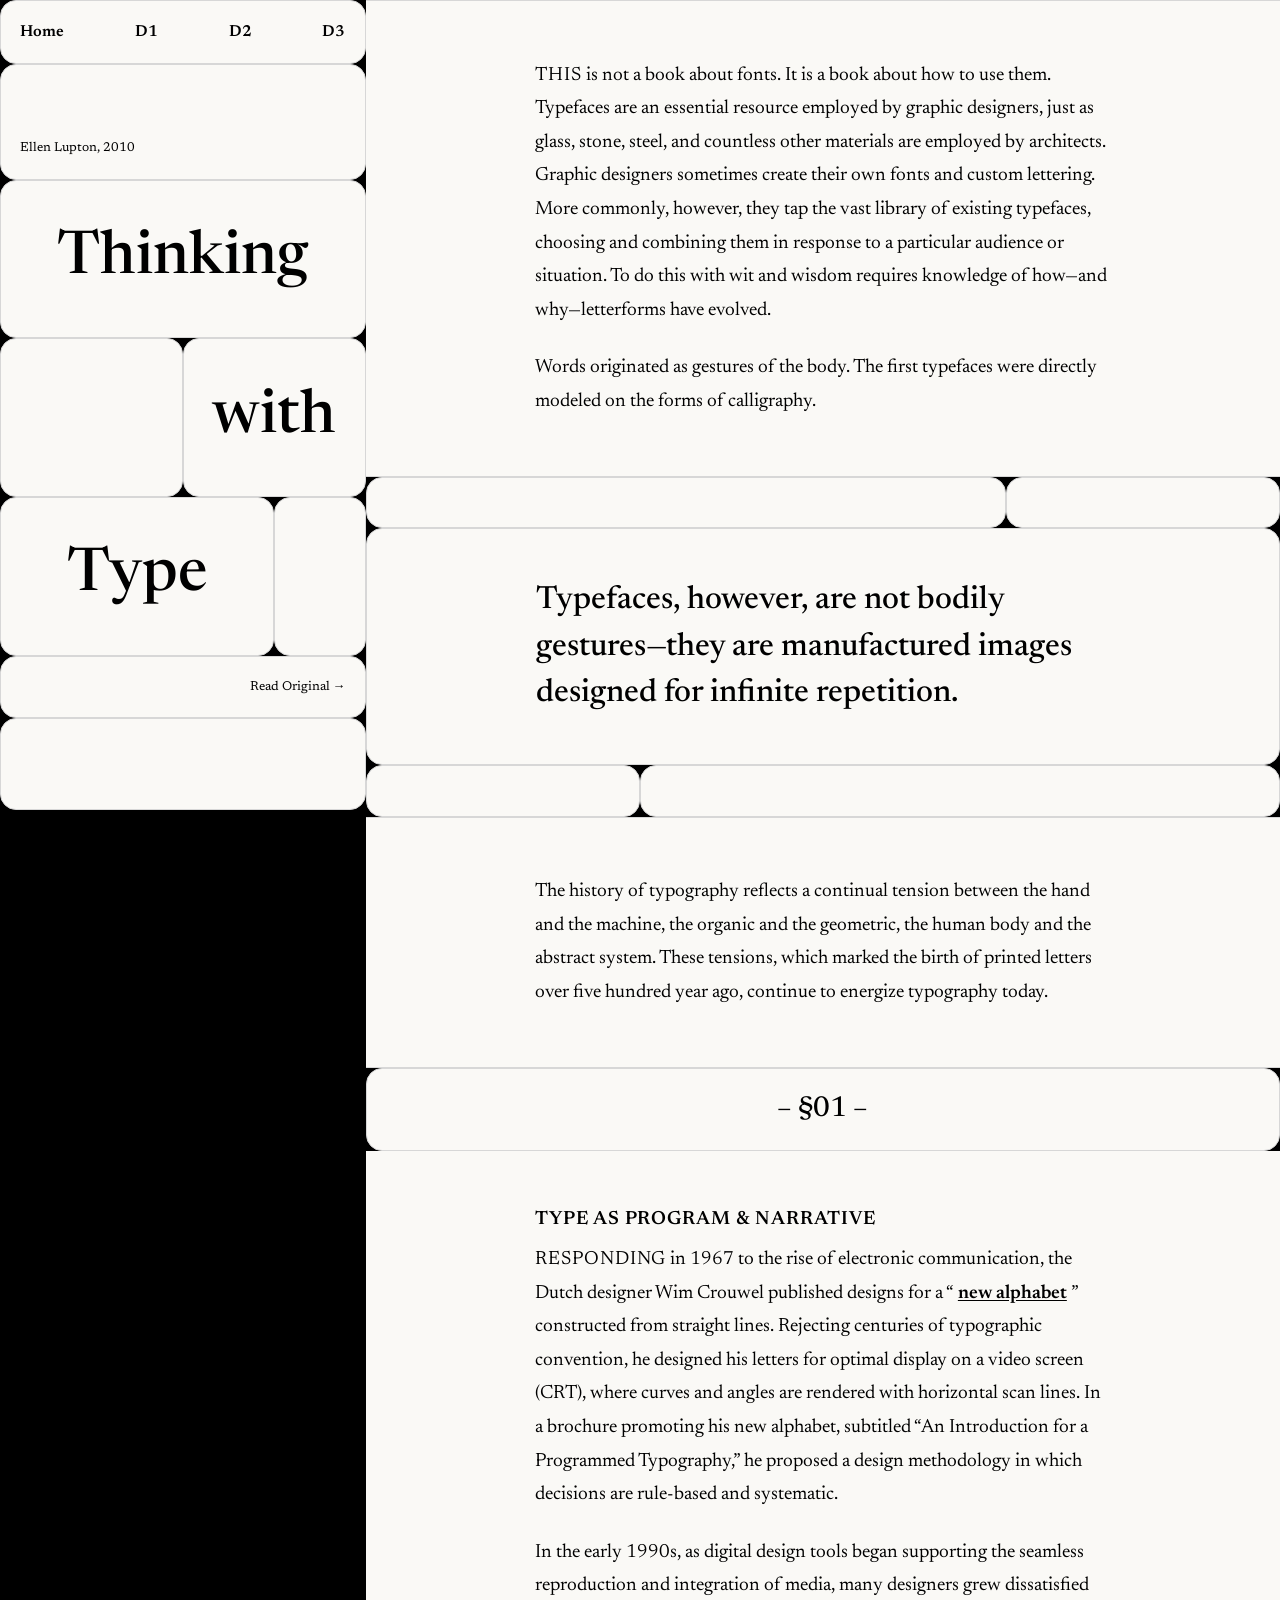
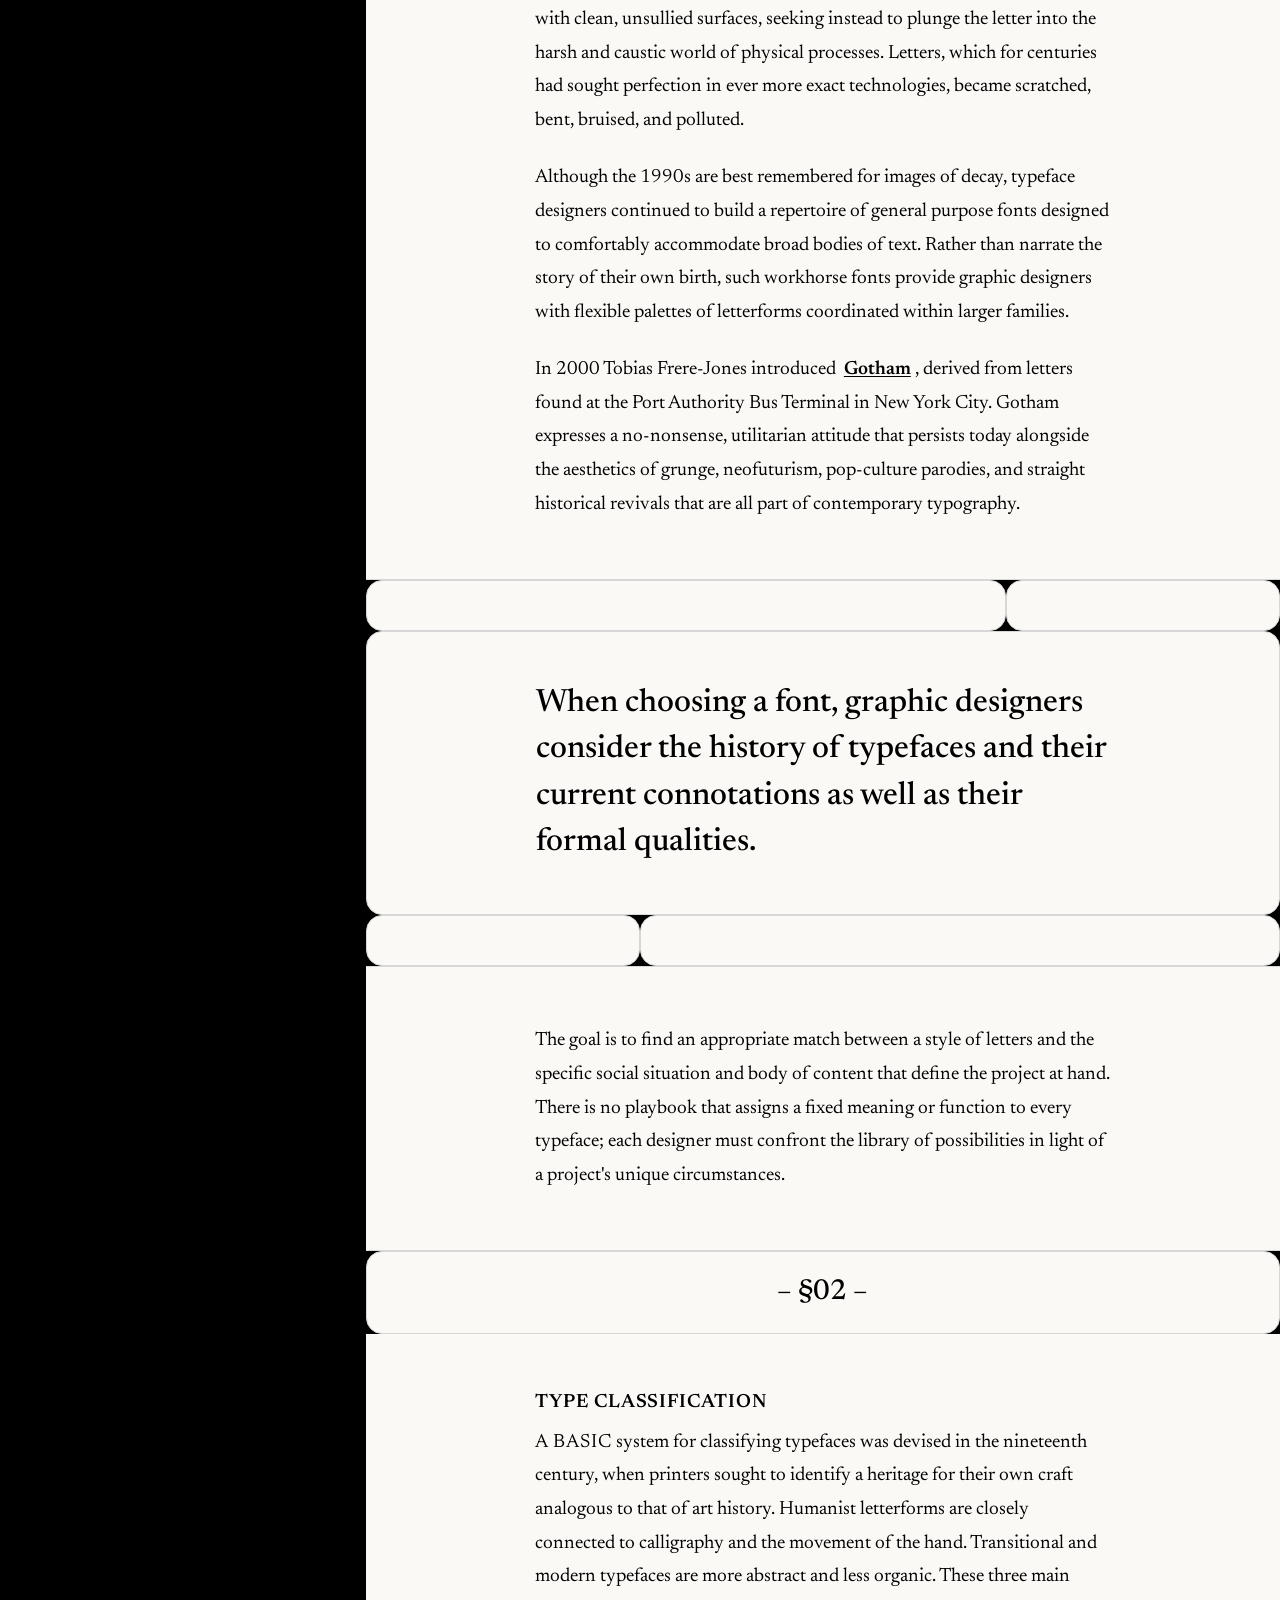
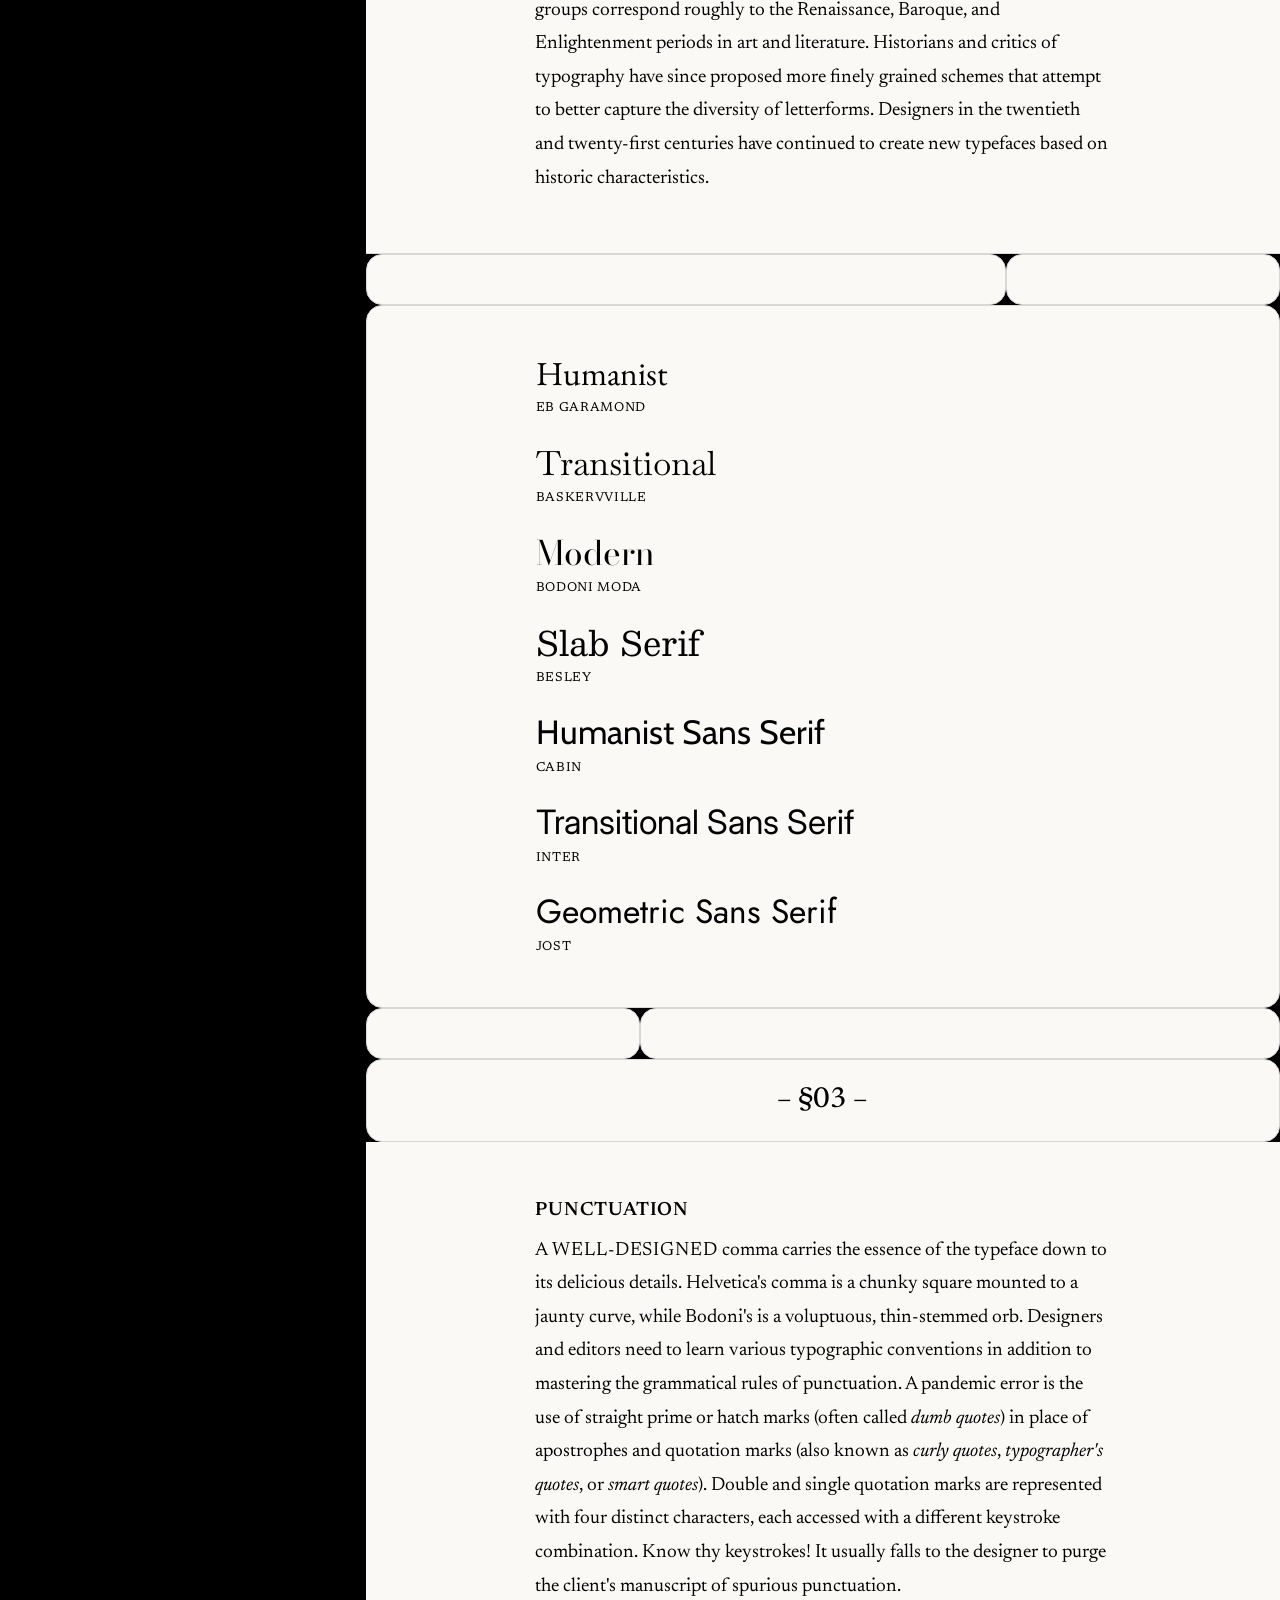
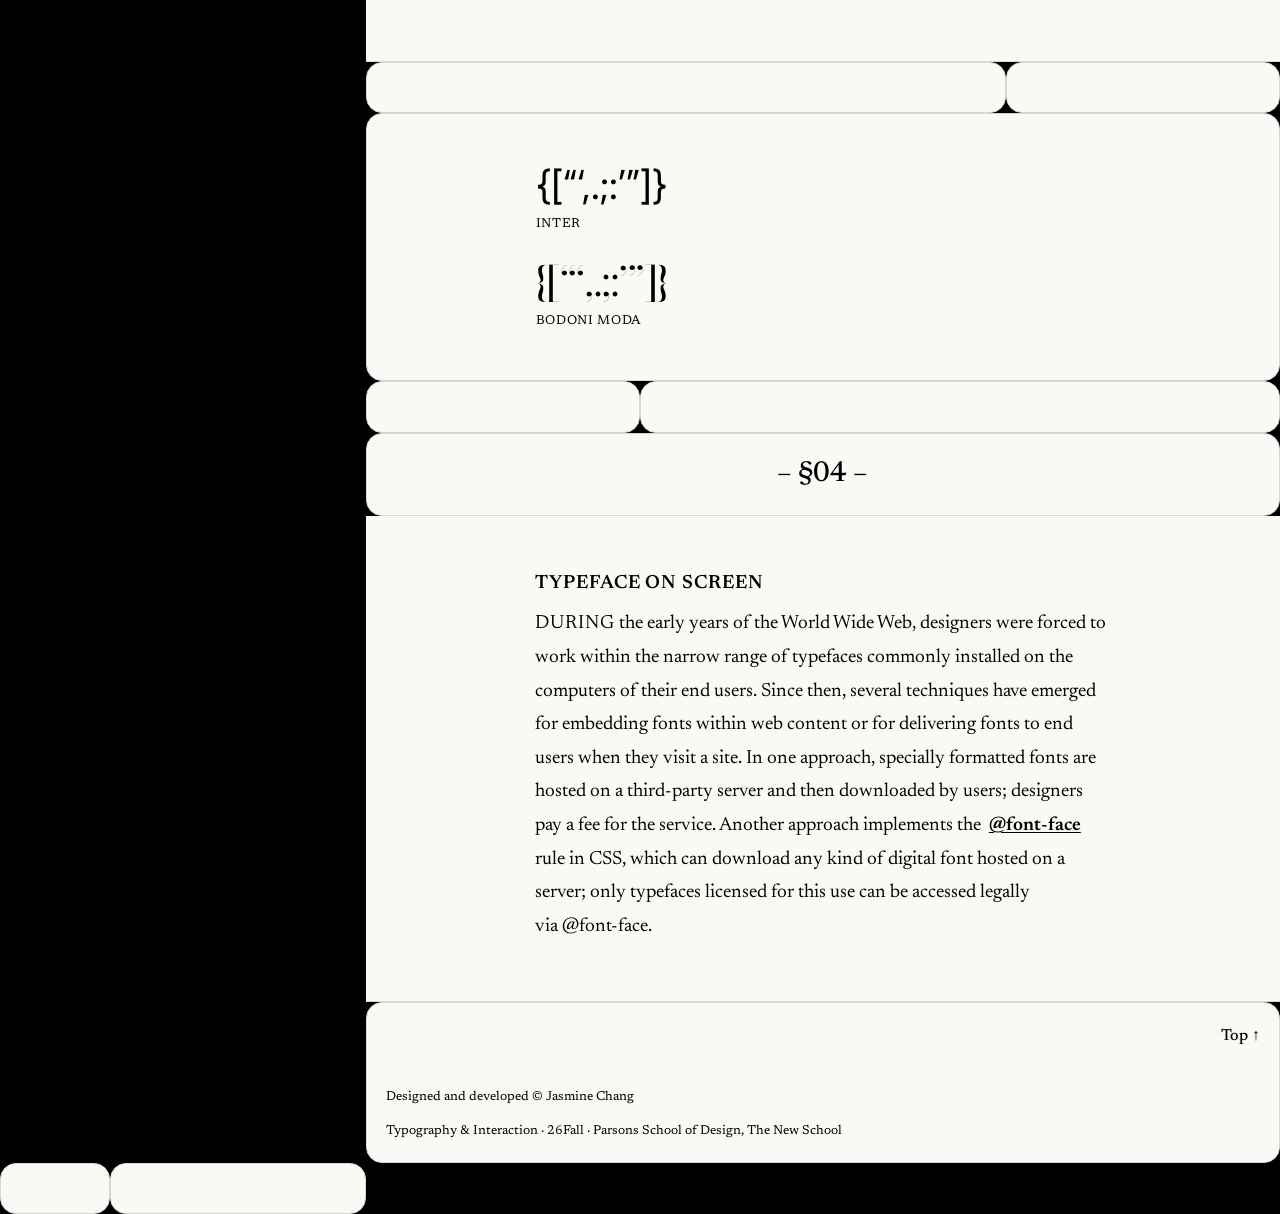
==== article-name/index.html @ 43b9e9d7 "Duplicated the selected direction, and relinked the pages" ====
<!DOCTYPE html>
<html lang="en">
	<head>
		<meta name="viewport" content="width=device-width, initial-scale=1">
		<title>Direction 1</title>
		<!-- <link rel="stylesheet" href="../styles/reset.css"> -->
		<!-- <link rel="stylesheet" href="../styles/common.css"> -->
		<!-- <link rel="stylesheet" href="style.css"> -->
		<style>
			@import '../styles/reset.css' layer(reset);
			@import '../styles/common.css' layer(common);
			@import 'style.css' layer(page);
		</style>
	</head>

	<body>
		<header>
			<nav>
				<ul>
					<li><a href="../">Home</a></li>
					<li><a href="article-name/">D1</a></li> <!-- ../ says go up to the roots -->
					<li><a href="../second-one/">D2</a></li>
					<li><a href="../third-text/">D3</a></li>
				</ul>
			</nav>

			<h1>
				<span>Thinking</span>
				<span>with</span>
				<span>Type</span>
			</h1>

			<p class="byline">Ellen Lupton, <time datetime="2010">2010</time></p>
			<p class="source"><a href="https://readings.design/PDF/thinkingwithtype_ellenlupton.pdf">Read Original</a></p>
		</header>

		<main>
			<article>
				<!-- Section one -->
				<section>
					<p><span class="uppercase">This</span> is not a book about fonts. It is a book about how to use them. Typefaces are an essential resource employed by graphic designers, just as glass, stone, steel, and countless other materials are employed by architects. Graphic designers sometimes create their own fonts and custom lettering. More commonly, however, they tap the vast library of existing typefaces, choosing and combining them in response to a particular audience or situation. To do this with wit and wisdom requires knowledge of how—and why—letterforms have&nbsp;evolved.</p>

					<p>Words originated as gestures of the body. The first typefaces were directly modeled on the forms of&nbsp;calligraphy.</p>

					<div class="blank-row" aria-hidden="true"></div>
					<blockquote>
						<p>Typefaces, however, are not bodily gestures—they are manufactured images designed for infinite&nbsp;repetition.</p>
					</blockquote>
					<div class="blank-row" aria-hidden="true"></div>

					<p>The history of typography reflects a continual tension between the hand and the machine, the organic and the geometric, the human body and the abstract system. These tensions, which marked the birth of printed letters over five hundred year ago, continue to energize typography&nbsp;today.</p>
				</section>

				<!-- Section two -->
				<section>
					<span class="section-number">01</span>
					<h2>Type as Program & Narrative</h2>

					<p><span class="uppercase">Responding</span> in 1967 to the rise of electronic communication, the Dutch designer Wim Crouwel published designs for a “<a href="https://www.moma.org/collection/works/139322">new alphabet</a>” constructed from straight lines. Rejecting centuries of typographic convention, he designed his letters for optimal display on a video screen (CRT), where curves and angles are rendered with horizontal scan lines. In a brochure promoting his new alphabet, subtitled “<cite>An Introduction for a Programmed Typography</cite>,” he proposed a design methodology  in which decisions are rule-based and&nbsp;systematic.</p>

					<p>In the early 1990s, as digital design tools began supporting the seamless reproduction and integration of media, many designers grew dissatisfied with clean, unsullied surfaces, seeking instead to plunge the letter into the harsh and caustic world of physical processes. Letters, which for centuries had sought perfection in ever more exact technologies, became scratched, bent, bruised, and&nbsp;polluted.</p>

					<p>Although the 1990s are best remembered for images of decay, typeface designers continued to build a repertoire of general purpose fonts designed to comfortably accommodate broad bodies of text. Rather than narrate the story of their own birth, such workhorse fonts provide graphic designers with flexible palettes of letterforms coordinated within larger&nbsp;families.</p>

					<p>In 2000 Tobias Frere-Jones introduced <a href="https://frerejones.com/blog/designing-gotham">Gotham</a>, derived from letters found at the Port Authority Bus Terminal in New York City. Gotham expresses a no-nonsense, utilitarian attitude that persists today alongside the aesthetics of grunge, neofuturism, pop-culture parodies, and straight historical revivals that are all part of&nbsp;contemporary typography.</p>

					<div class="blank-row" aria-hidden="true"></div>
					<blockquote>
						<p>When choosing a font, graphic designers consider the history of typefaces and their current connotations as well as their formal&nbsp;qualities.</p>
					</blockquote>
					<div class="blank-row" aria-hidden="true"></div>

					<p>The goal is to find an appropriate match between a style of letters and the specific social situation and body of content that define the project at hand. There is no playbook that assigns  a fixed meaning or function to every typeface; each designer must confront the library of possibilities in light of a project's unique&nbsp;circumstances.</p>
				</section>

				<!-- Section three -->
				<section>
					<span class="section-number">02</span>
					<h2>Type Classification</h2>

					<p><span class="uppercase">A basic</span> system for classifying typefaces was devised in the nineteenth century, when printers sought to identify a heritage for their own craft analogous to that of art history. Humanist letterforms are closely connected to calligraphy and the movement of the hand. Transitional and modern typefaces are more abstract and less organic. These three main groups correspond roughly to the Renaissance, Baroque, and Enlightenment periods in art and literature. Historians and critics of typography have since proposed more finely grained schemes that attempt to better capture the diversity of letterforms. Designers in the twentieth and twenty-first centuries have continued to create new typefaces based on historic&nbsp;characteristics.</p>

					<div class="blank-row" aria-hidden="true"></div>
					<dl class="classification">
						<dt class="humanist">Humanist</dt>
						<dd>EB Garamond</dd>

						<dt class="transitional">Transitional</dt>
						<dd>Baskervville</dd>

						<dt class="modern">Modern</dt>
						<dd>Bodoni Moda</dd>

						<dt class="slab">Slab Serif</dt>
						<dd>Besley</dd>

						<dt class="humanist-sans">Humanist Sans Serif</dt>
						<dd>Cabin</dd>

						<dt class="transitional-sans">Transitional Sans Serif</dt>
						<dd>Inter</dd>

						<dt class="geometric-sans">Geometric Sans Serif</dt>
						<dd>Jost</dd>
					</dl>
					<div class="blank-row" aria-hidden="true"></div>
				</section>

				<!-- Section four -->
				<section>
					<span class="section-number">03</span>
					<h2>Punctuation</h2>

					<p><span class="uppercase">A well-designed</span> comma carries the essence of the typeface down to its delicious details. Helvetica's comma is a chunky square mounted to a jaunty curve, while Bodoni's is a voluptuous, thin-stemmed orb. Designers and editors need to learn various typographic conventions in addition to mastering the grammatical rules of punctuation. A pandemic error is the use of straight prime or hatch marks (often called <em>dumb quotes</em>) in place of apostrophes and quotation marks (also known as <em>curly quotes</em>, <em>typographer's quotes</em>, or <em>smart quotes</em>). Double and single quotation marks are represented with four distinct characters, each accessed with a different keystroke combination. Know thy keystrokes! It usually falls to the designer to purge the client's manuscript of spurious&nbsp;punctuation.</p>

					<div class="blank-row" aria-hidden="true"></div>
					<dl class="punctuation">
						<dt class="transitional-sans">{[“‘,.;:’”]}</dt>
						<dd>Inter</dd>

						<dt class="modern">{[“‘,.;:’”]}</dt>
						<dd>Bodoni Moda</dd>
					</dl>
					<div class="blank-row" aria-hidden="true"></div>
				</section>

				<!-- Section five -->
				<section>
					<span class="section-number">04</span>
					<h2>Typeface on Screen</h2>

					<p><span class="uppercase">During</span> the early years of the World Wide Web, designers were forced to work within the narrow range of typefaces commonly installed on the computers of their end users. Since then, several techniques have emerged for embedding fonts within web content or for delivering fonts to end users when they visit a site. In one approach, specially formatted fonts are hosted on a third-party server and then downloaded by users; designers pay a fee for the service. Another approach implements the <a href="https://developer.mozilla.org/en-US/docs/Web/CSS/Reference/At-rules/@font-face"><code>@font-face</code></a> rule in CSS, which can download any kind of digital font hosted on a server; only typefaces licensed for this use can be accessed legally via&nbsp;@font-face.</p>
				</section>
			</article>
		</main>

		<footer>
			<a href="#top">Top</a>
			<p>Designed and developed © Jasmine Chang</p>
			<p>Typography & Interaction · 26Fall · Parsons School of Design, The New School</p>
		</footer>
		<div class="blank-row" aria-hidden="true"></div>
	</body>
</html>
---- styles/common.css ----
/* Type classification specimens shared by all three directions. */
@import url('https://fonts.googleapis.com/css2?family=Baskervville:ital,wght@0,400..700;1,400..700&family=Besley:ital,wght@0,400..900;1,400..900&family=Bodoni+Moda:ital,opsz,wght@0,6..96,400..900;1,6..96,400..900&family=Cabin:ital,wght@0,400..700;1,400..700&family=EB+Garamond:ital,wght@0,400..800;1,400..800&family=Inter:ital,opsz,wght@0,14..32,100..900;1,14..32,100..900&family=Jost:ital,wght@0,100..900;1,100..900&display=swap');

.humanist { font-family: "EB Garamond", serif; }
.transitional { font-family: "Baskervville", serif; }
.modern { font-family: "Bodoni Moda", serif; }
.slab { font-family: "Besley", serif; }
.humanist-sans { font-family: "Cabin", sans-serif; }
.transitional-sans { font-family: "Inter", sans-serif; }
.geometric-sans { font-family: "Jost", sans-serif; }
---- article-name/style.css ----
/* Newsreader */
/* font-family: "Newsreader", serif; */
/* <weight>: Use a value from 200 to 800 */
@import url('https://fonts.googleapis.com/css2?family=Newsreader:ital,opsz,wght@0,6..72,200..800;1,6..72,200..800&display=swap');

:root {
	/* Color */
	--paper: #FAF9F6;
	--black: #000000;
	--stroke: #D7D7D7;

	/* Type scale */
	--text-small: 0.8rem;
	--text-nav: 1rem;
	--text-body: 1.2rem;
	--text-quote: 2rem;
	--text-specimen: 2.1rem;
	--text-punctuation: 2.5rem;
	--text-title: 3.75rem;

	--leading-body: 1.75;
	--leading-quote: 1.45;
	--leading-title: 1.2;
	--leading-tight: 1.15;
	--tracking-caps: 0.05em;

	/* Spacing */
	--offset: 0.15rem;  /* underline offset */
	--radius: 1rem;     /* cell corners */
	--pad: 1.2rem;      /* inside a cell */
	--blank: 3.2rem;    /* height of a row of empty cells */
	--nav-height: 4rem; /* the fixed nav on mobile */

	--space-xs: 0.3rem;
	--space-s: 0.75rem;
	--space-m: 1.5rem;
	--space-l: 3rem;
	--space-xl: 3.6rem;
	--line-length: 36rem;
}

body {
	background-color: var(--black);
	color: var(--black);
	font-family: 'Newsreader', serif;
	font-size: var(--text-body);
	line-height: var(--leading-body);

	display: grid;
	grid-template-columns: 1fr;
	grid-template-areas:
		'header'
		'main'
		'footer';

	@media (width > 768px) {
		grid-template-columns: 2fr 5fr;
		grid-template-areas:
		'header main'
		'header footer';
	}
}

header { grid-area: header; }
main { grid-area: main; }
footer { grid-area: footer; }

header > :not(nav),
nav > ul,
h1 > span,
h1::before,
h1::after,
footer {
	background-color: var(--paper);
	border: 0.05rem solid var(--stroke);
	border-radius: var(--radius);
	padding: var(--pad);
}


header {
	display: grid;
	grid-template-areas:
		'nav'
		'byline'
		'title'
		'source';

	@media (width > 768px) {
		position: sticky;
		inset-block-start: 0;
		block-size: 90vh;

		grid-template-rows: auto auto auto auto 1fr;
		grid-template-areas:
			'nav'
			'byline'
			'title'
			'source'
			'filler';

		&::after {
			content: '';
			grid-area: filler;
			background-color: var(--paper);
			border: 0.05rem solid var(--stroke);
			border-radius: var(--radius);
		}
	}
}

nav {
	grid-area: nav;
	font-size: var(--text-nav);
	font-weight: 600;

	ul {
		display: flex;
		justify-content: space-between;
		align-items: center;
		padding-inline: max(var(--pad), calc((100% - var(--line-length)) / 2));
		block-size: var(--nav-height);
	}
}

.byline {
	grid-area: byline;
	font-size: var(--text-small);
	padding-block-start: calc(var(--space-m) * 3);
}

.source {
	grid-area: source;
	font-size: var(--text-small);
	text-align: end;

	a::after { content: ' →'; }
}

header > h1 {
	grid-area: title;
	background-color: transparent;
	border-style: none;
	min-block-size: calc(60svh - var(--nav-height));
	padding: 0;

	display: grid;
	grid-template-columns: repeat(4, 1fr);
	grid-template-areas:
		'thinking thinking thinking thinking'
		'blank1 blank1 with with'
		'type type type blank2';

	font-size: var(--text-title);
	font-weight: 500;
	line-height: var(--leading-title);
}

h1 > span {
	display: grid;
	justify-items: center;
	align-items: center;
}

h1 {
	> span:nth-child(1) { grid-area: thinking; }
	> span:nth-child(2) { grid-area: with; }
	> span:nth-child(3) { grid-area: type; }
}

h1 {
	&::before {
		content: '';
		grid-area: blank1;
	}

	&::after {
		content: '';
		grid-area: blank2;
	}
}

article {
	display: grid;

	h2 {
		font-weight: 600;
		line-height: var(--leading-tight);
		text-transform: uppercase;
		letter-spacing: var(--tracking-caps);
		padding-block-end: var(--space-s);
		padding-block-start: var(--space-xl);
		text-wrap: balance;
	}

	p + p {
		padding-block-start: var(--space-m);
	}

	a {
		font-weight: 600;
		text-decoration: underline;
		text-underline-offset: var(--offset);
		padding-inline: calc(var(--space-s) / 3);
	}

	em { font-style: italic; }
}

.uppercase {
	text-transform: uppercase;
	letter-spacing: var(--tracking-caps);
}

article > section {
	display: grid;

	> :not(blockquote, dl, .blank-row) {
		background-color: var(--paper);
		padding-inline: max(var(--pad), calc((100% - var(--line-length)) / 2));
	}

	> :first-child,
	> .blank-row + :not(blockquote, dl, .blank-row) {
		padding-block-start: var(--space-xl);
		border-block-start: 0.05rem solid var(--stroke);
	}

	> :last-child:not(blockquote, dl, .blank-row),
	> :not(blockquote, dl):has(+ .blank-row) {
		padding-block-end: var(--space-xl);
		border-block-end: 0.05rem solid var(--stroke);
	}

	.section-number {
		position: sticky;
		inset-block-start: 0;

		display: block;
		text-align: center;
		font-size: calc(var(--text-nav) * 1.8);
		font-weight: 500;
		line-height: var(--leading-tight);
		background-color: var(--paper);
		border: 0.05rem solid var(--stroke);
		border-radius: var(--radius);
		padding-block: var(--space-m);

		&::before { content: '– §'; }
		&::after  { content: ' –'; }
	}
}

.blank-row {
	display: grid;
	grid-template-columns: 7fr 3fr;
	block-size: var(--blank);

	&::before,
	&::after {
		content: '';
		background-color: var(--paper);
		border: 0.05rem solid var(--stroke);
		border-radius: var(--radius);
	}
}

blockquote + .blank-row,
dl + .blank-row,
footer + .blank-row {
	grid-template-columns: 3fr 7fr;
}

blockquote,
dl {
	background-color: var(--paper);
	border: 0.05rem solid var(--stroke);
	border-radius: var(--radius);
	padding-block: var(--space-l);
	padding-inline: max(var(--pad), calc((100% - var(--line-length)) / 2));
}

blockquote {
	font-size: var(--text-quote);
	font-weight: 500;
	line-height: var(--leading-quote);
	/* I want to control the hyphenation, I learned that the auto setting is: Minimum word length to allow hyphenation: 5, Minimum number of characters before the hyphen: 2, Minimum number of characters after the hyphen: 2 */
	/* https://developer.mozilla.org/en-US/docs/Web/CSS/Reference/Properties/hyphenate-limit-chars */
	hyphens: auto;
	hyphenate-limit-chars: 6 3 3;
}

.classification dt {
	font-size: var(--text-specimen);
	line-height: var(--leading-tight);
}

.punctuation dt {
	font-size: var(--text-punctuation);
	line-height: var(--leading-tight);
}

dd {
	font-size: var(--text-small);
	text-transform: uppercase;
	letter-spacing: var(--tracking-caps);
	padding-block-start: var(--space-xs);

	+ dt { padding-block-start: var(--space-m); }
}

footer {
	display: flex;
	flex-direction: column;
	gap: var(--space-s);
	font-size: var(--text-small);

	a {
		font-size: var(--text-nav);
		font-weight: 500;
		text-align: end;
		margin-block-end: var(--space-m);
	}

	a::after {
		content: ' ↑';
	}
}

@media (hover: hover) {
	article {
		a:hover {
			background-color: var(--black);
			color: var(--paper);
		}
	}
}
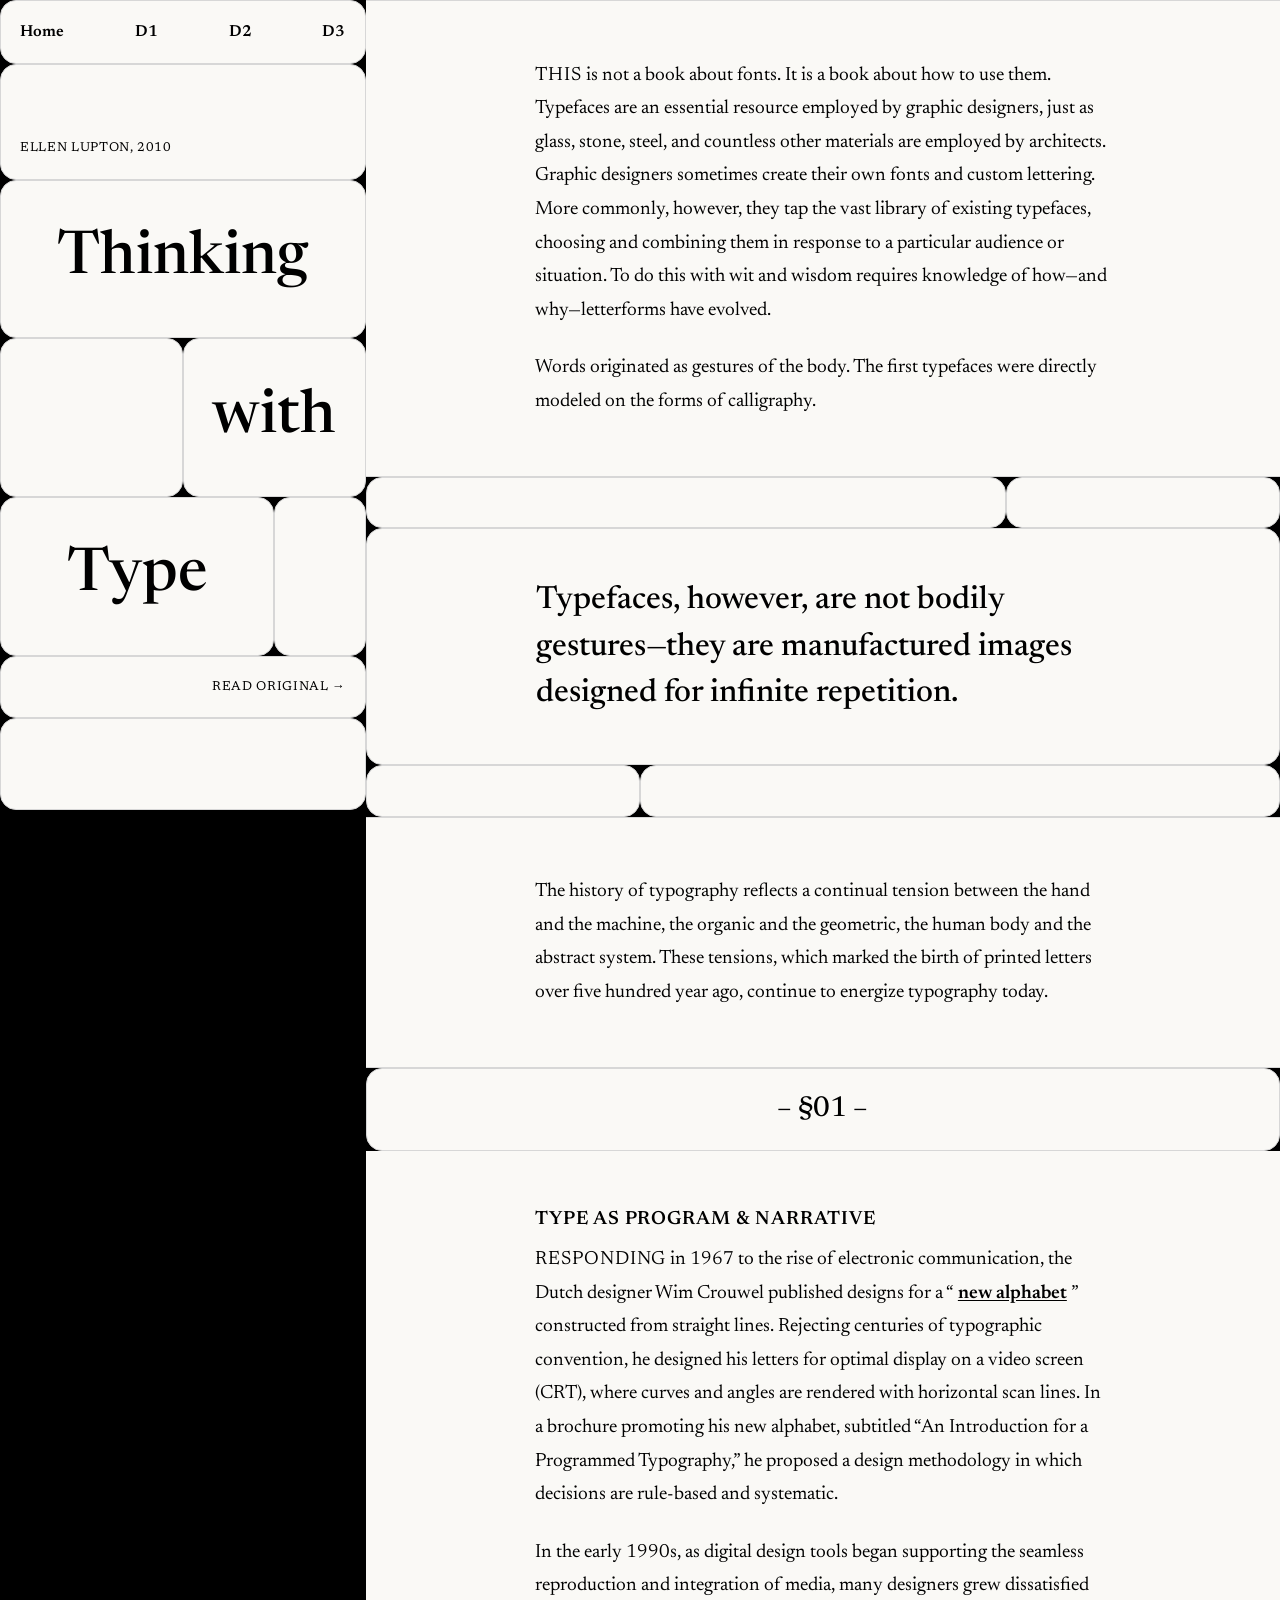
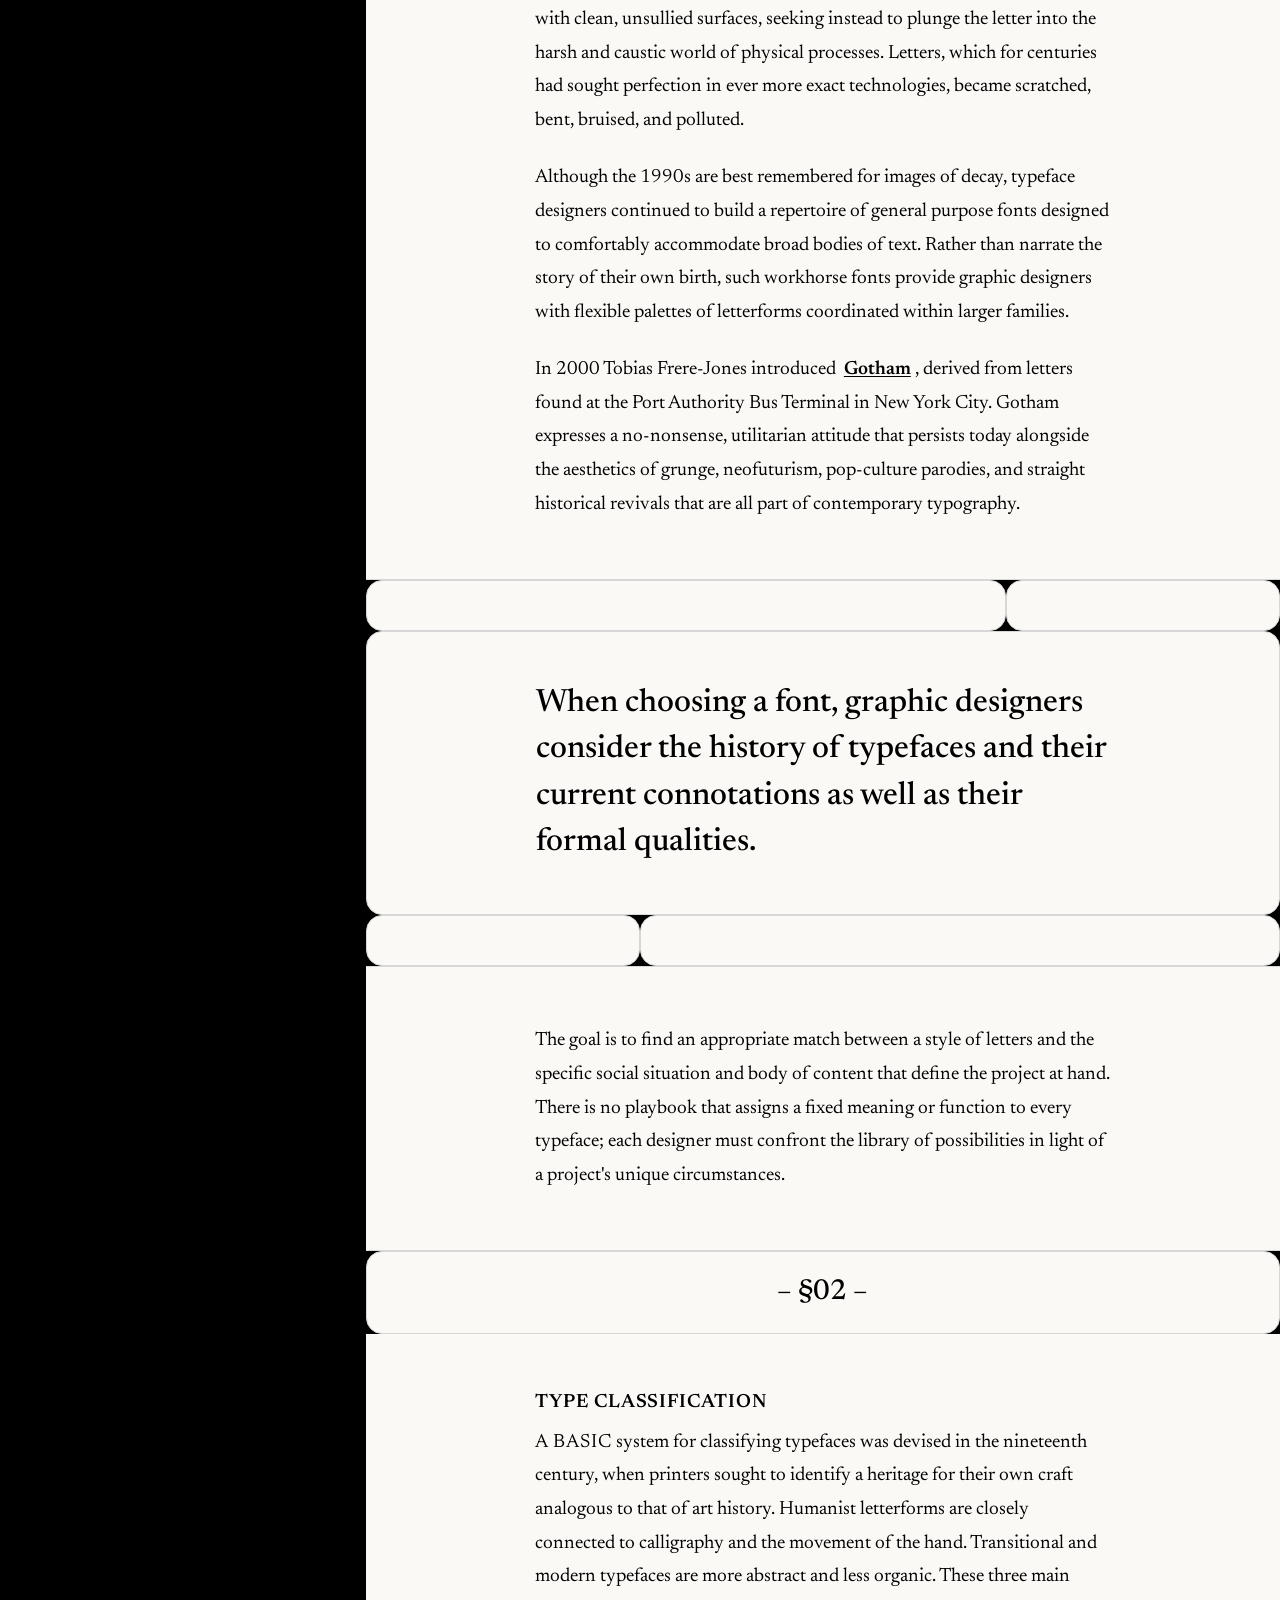
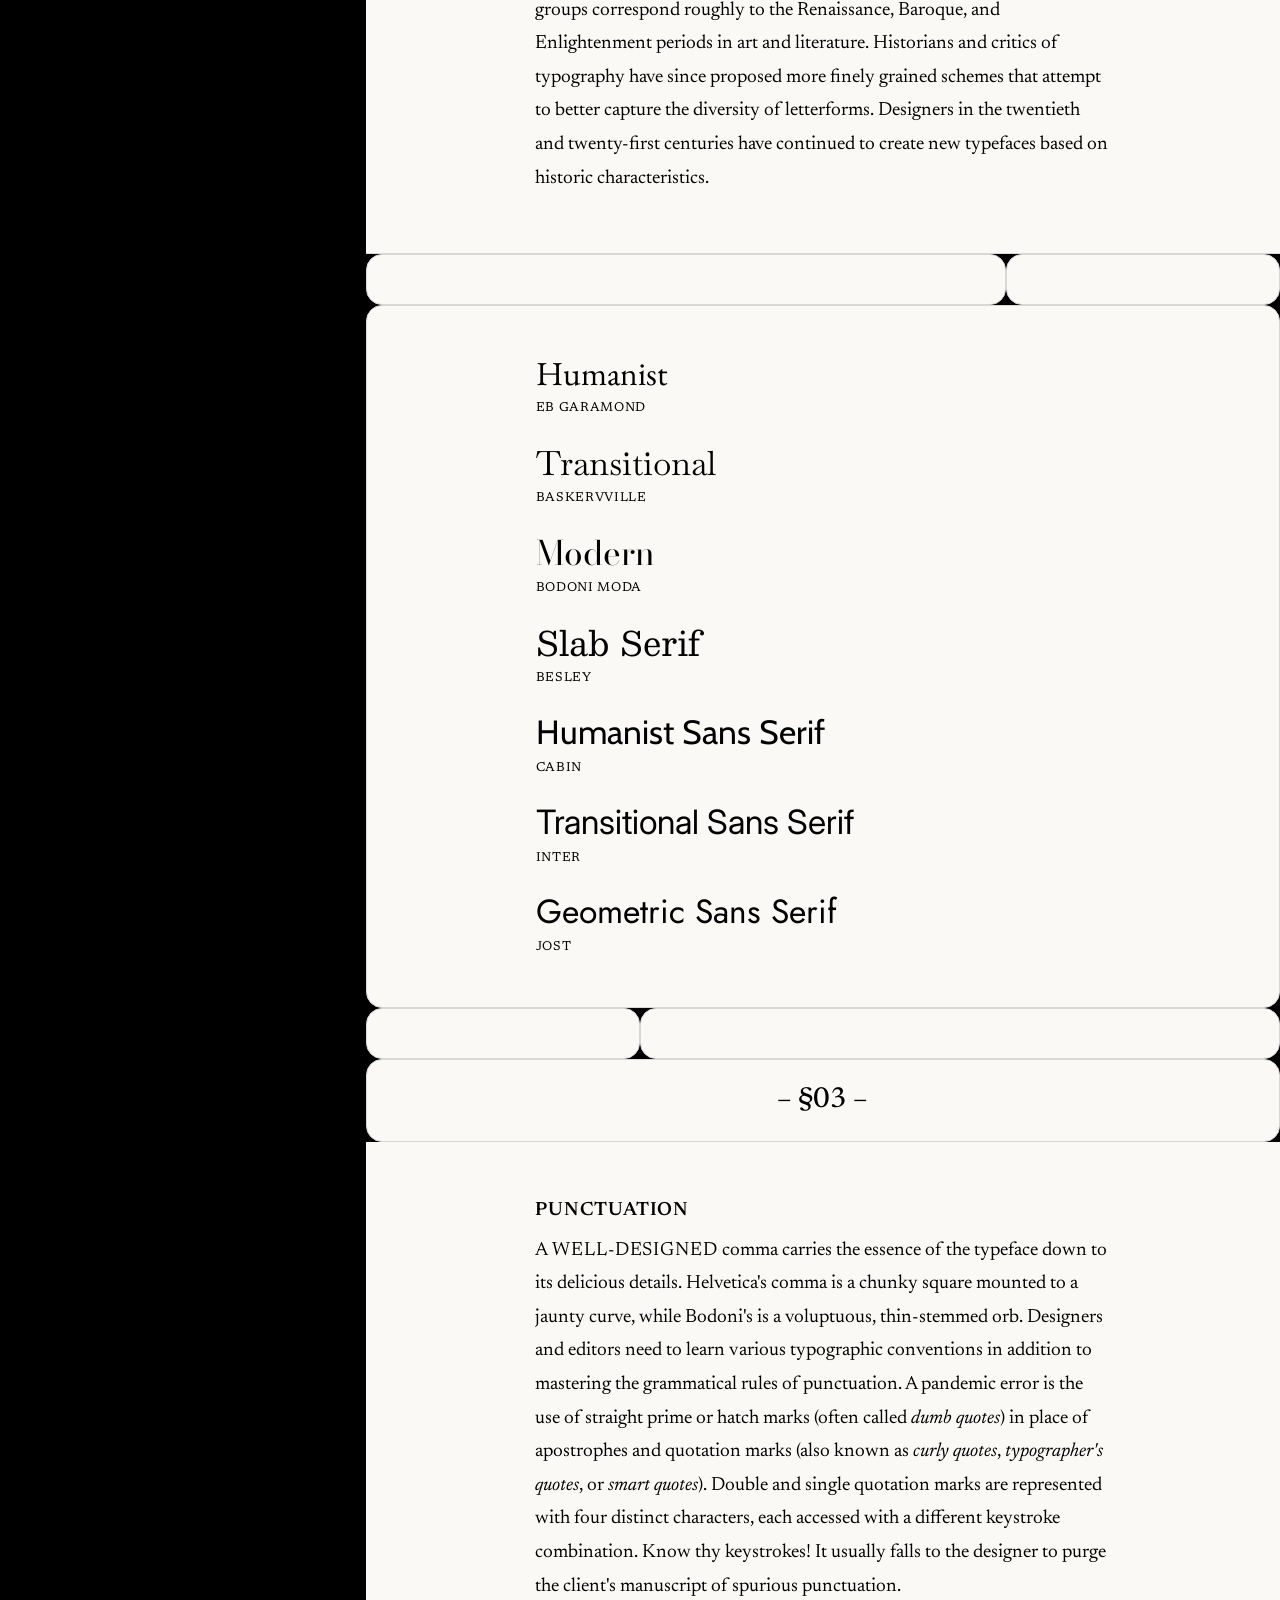
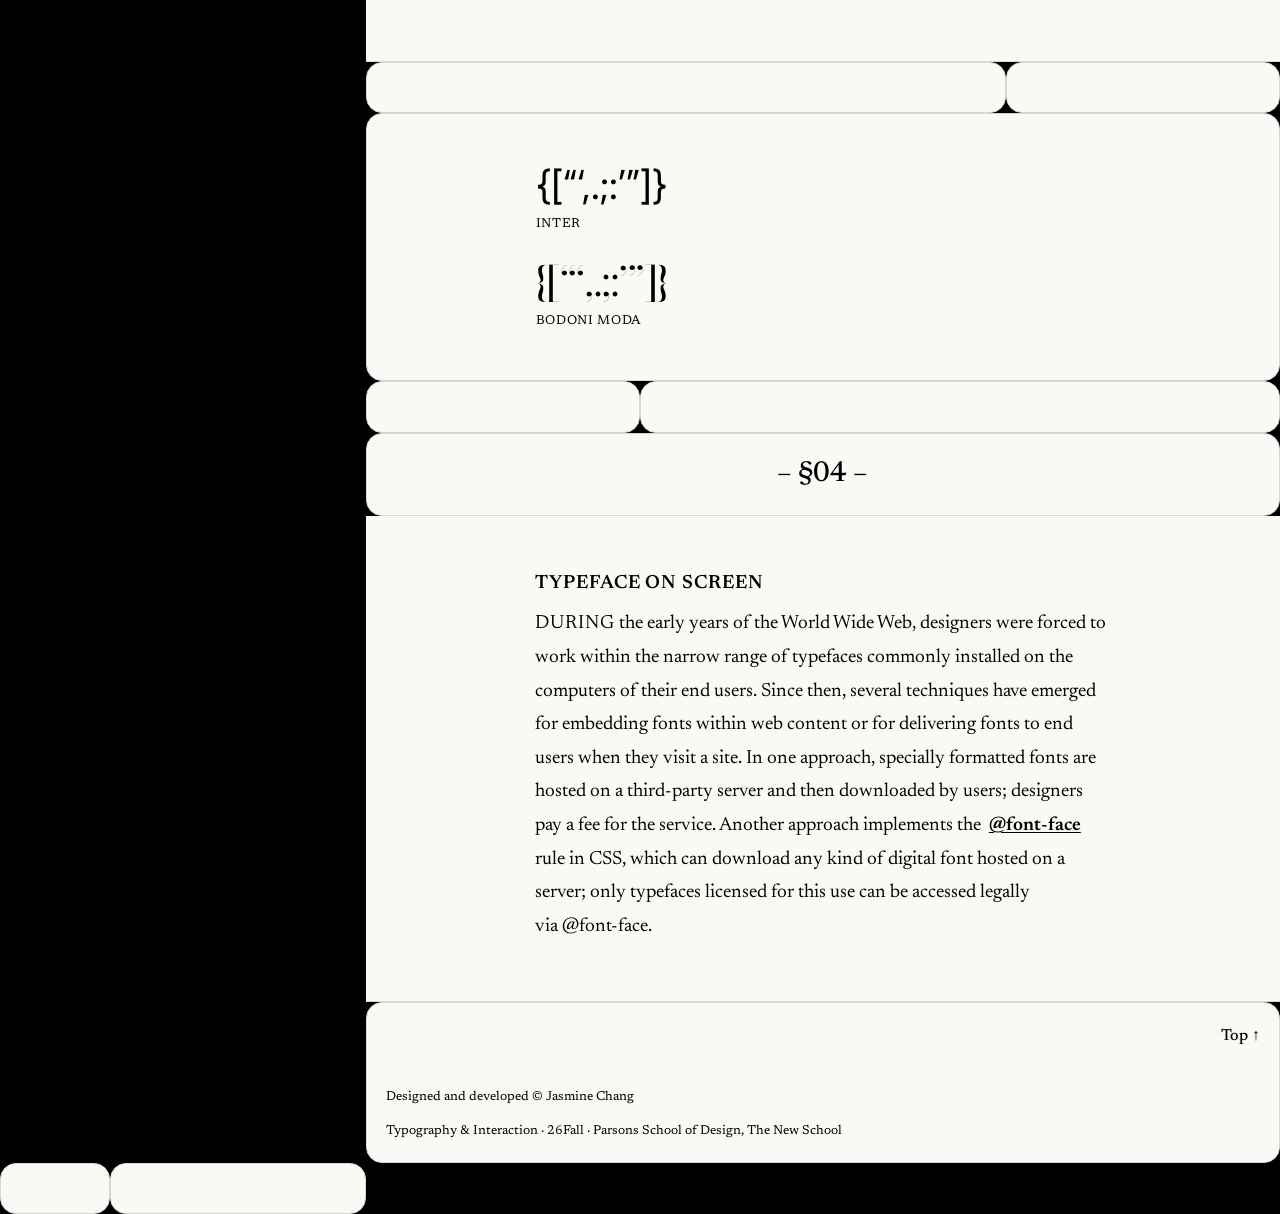
==== commit 3c061085: "Changed motifs for three articles" ====
--- a/article-name/index.html
+++ b/article-name/index.html
@@ -18,7 +18,7 @@
 			<nav>
 				<ul>
 					<li><a href="../">Home</a></li>
-					<li><a href="article-name/">D1</a></li> <!-- ../ says go up to the roots -->
+					<li><a href="../article-name/">D1</a></li> <!-- ../ says go up to the roots -->
 					<li><a href="../second-one/">D2</a></li>
 					<li><a href="../third-text/">D3</a></li>
 				</ul>
--- a/article-name/style.css
+++ b/article-name/style.css
@@ -27,6 +27,9 @@
 	/* Spacing */
 	--offset: 0.15rem;  /* underline offset */
 	--radius: 1rem;     /* cell corners */
+	--corners: var(--radius);
+	--border: 0.05rem;
+
 	--pad: 1.2rem;      /* inside a cell */
 	--blank: 3.2rem;    /* height of a row of empty cells */
 	--nav-height: 4rem; /* the fixed nav on mobile */
@@ -72,8 +75,8 @@
 h1::after,
 footer {
 	background-color: var(--paper);
-	border: 0.05rem solid var(--stroke);
-	border-radius: var(--radius);
+	border: var(--border) solid var(--stroke);
+	border-radius: var(--corners);
 	padding: var(--pad);
 }
 
@@ -103,8 +106,8 @@
 			content: '';
 			grid-area: filler;
 			background-color: var(--paper);
-			border: 0.05rem solid var(--stroke);
-			border-radius: var(--radius);
+			border: var(--border) solid var(--stroke);
+			border-radius: var(--corners);
 		}
 	}
 }
@@ -126,12 +129,16 @@
 .byline {
 	grid-area: byline;
 	font-size: var(--text-small);
+	text-transform: uppercase;
+	letter-spacing: var(--tracking-caps);
 	padding-block-start: calc(var(--space-m) * 3);
 }
 
 .source {
 	grid-area: source;
 	font-size: var(--text-small);
+	text-transform: uppercase;
+	letter-spacing: var(--tracking-caps);
 	text-align: end;
 
 	a::after { content: ' →'; }
@@ -223,13 +230,13 @@
 	> :first-child,
 	> .blank-row + :not(blockquote, dl, .blank-row) {
 		padding-block-start: var(--space-xl);
-		border-block-start: 0.05rem solid var(--stroke);
+		border-block-start: var(--border) solid var(--stroke);
 	}
 
 	> :last-child:not(blockquote, dl, .blank-row),
 	> :not(blockquote, dl):has(+ .blank-row) {
 		padding-block-end: var(--space-xl);
-		border-block-end: 0.05rem solid var(--stroke);
+		border-block-end: var(--border) solid var(--stroke);
 	}
 
 	.section-number {
@@ -242,8 +249,8 @@
 		font-weight: 500;
 		line-height: var(--leading-tight);
 		background-color: var(--paper);
-		border: 0.05rem solid var(--stroke);
-		border-radius: var(--radius);
+		border: var(--border) solid var(--stroke);
+		border-radius: var(--corners);
 		padding-block: var(--space-m);
 
 		&::before { content: '– §'; }
@@ -260,8 +267,8 @@
 	&::after {
 		content: '';
 		background-color: var(--paper);
-		border: 0.05rem solid var(--stroke);
-		border-radius: var(--radius);
+		border: var(--border) solid var(--stroke);
+		border-radius: var(--corners);
 	}
 }
 
@@ -274,8 +281,8 @@
 blockquote,
 dl {
 	background-color: var(--paper);
-	border: 0.05rem solid var(--stroke);
-	border-radius: var(--radius);
+	border: var(--border) solid var(--stroke);
+	border-radius: var(--corners);
 	padding-block: var(--space-l);
 	padding-inline: max(var(--pad), calc((100% - var(--line-length)) / 2));
 }
